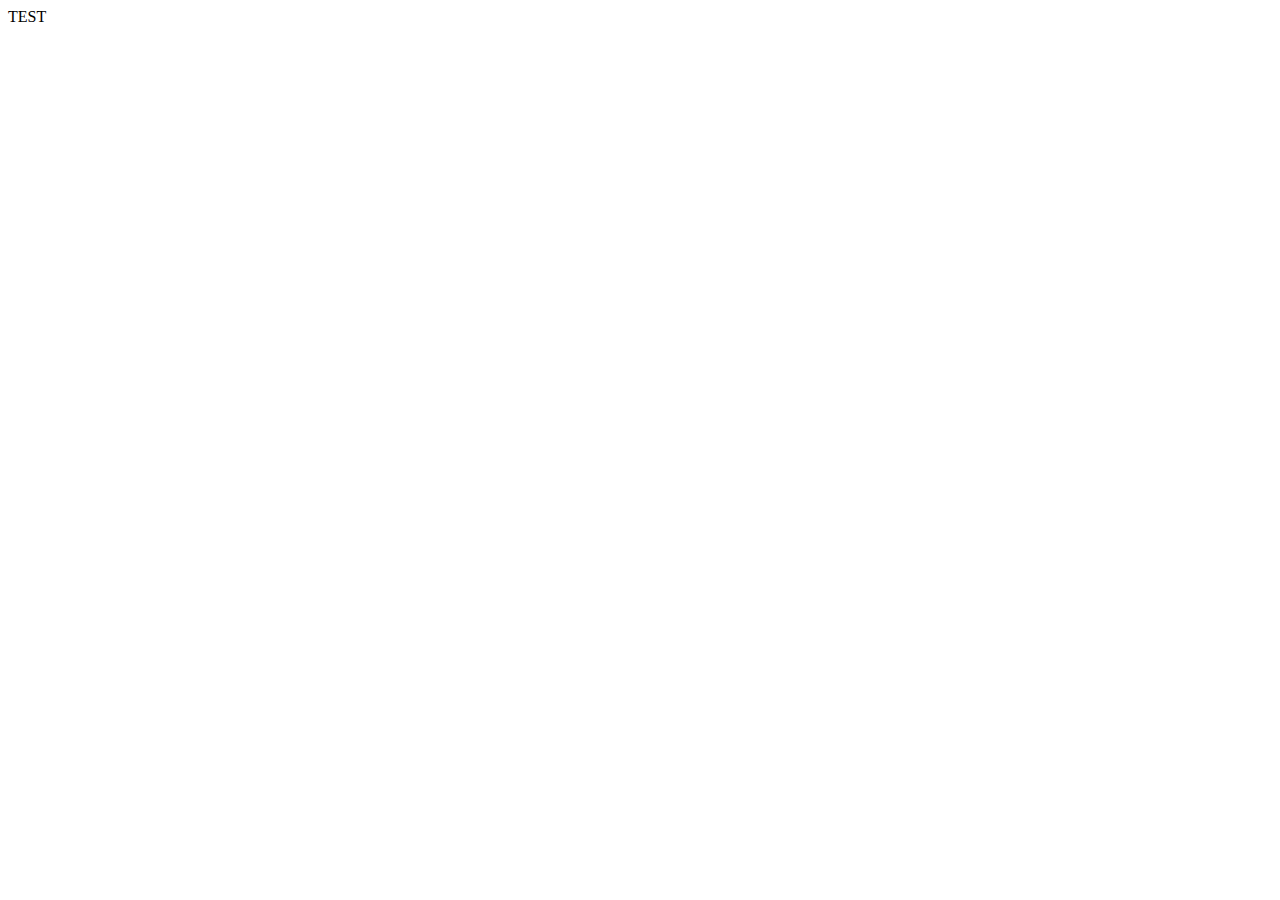
==== index.html @ 06789a9b "Restart project" ====
<!DOCTYPE html>
<html lang="en">

<head>
    <meta charset="UTF-8">
    <meta name="viewport" content="width=device-width, initial-scale=1.0">
    <link rel="stylesheet" href="https://cdnjs.cloudflare.com/ajax/libs/font-awesome/5.15.1/css/all.min.css"
        integrity="sha512-+4zCK9k+qNFUR5X+cKL9EIR+ZOhtIloNl9GIKS57V1MyNsYpYcUrUeQc9vNfzsWfV28IaLL3i96P9sdNyeRssA=="
        crossorigin="anonymous" />
    <link rel="stylesheet" href="css/utilities.css">
    <link rel="stylesheet" href="css/style.css">
    <title>Loruki | Cloud Hosting For Everyone</title>
</head>

<body>
    <!-- Navbar -->
    TEST



</body>

</html>
---- css/style.css ----
@import url('https://fonts.googleapis.com/css2?family=Lato:wght@300&display=swap');
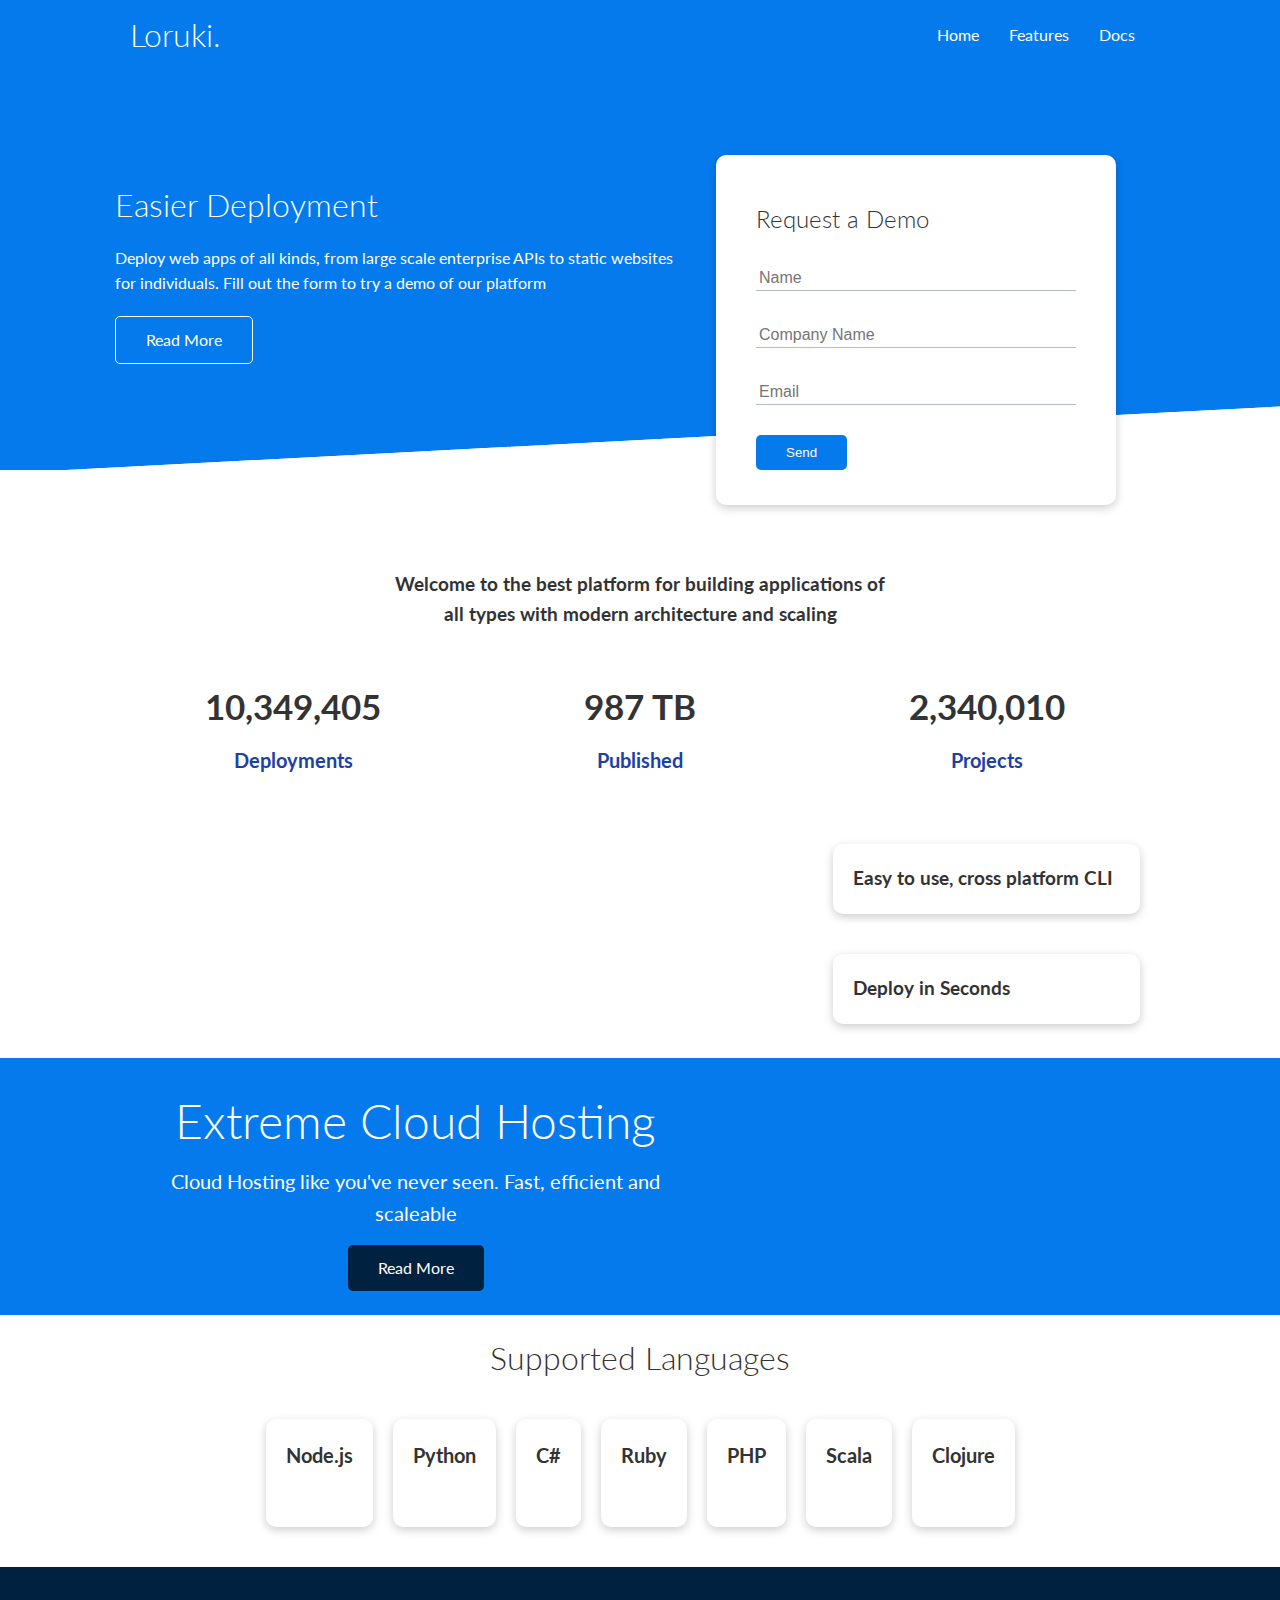
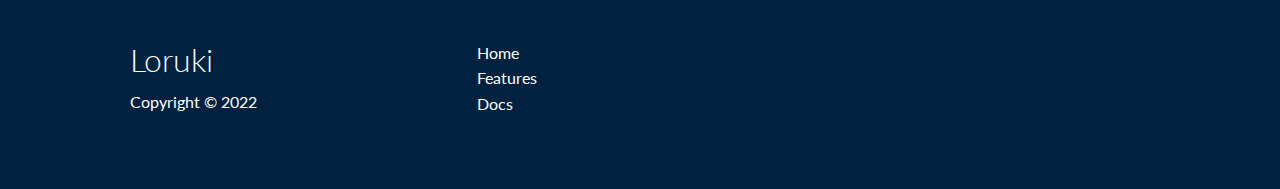
==== commit f4326627: "initial" ====
--- a/index.html
+++ b/index.html
@@ -14,8 +14,162 @@
 
 <body>
     <!-- Navbar -->
-    TEST
+    <div class="navbar">
+        <div class="container flex">
+            <h1 class="logo">Loruki.</h1>
 
+            <nav>
+                <ul>
+                    <li><a href="index.html">Home</a></li>
+                    <li><a href="features.html">Features</a></li>
+                    <li><a href="docs.html">Docs</a></li>
+                </ul>
+            </nav>
+        </div>
+    </div>
+
+    <!-- Showcase -->
+    <section class="showcase">
+        <div class="container grid">
+            <div class="showcase-text">
+                <h1>Easier Deployment</h1>
+                <p>Deploy web apps of all kinds, from large scale enterprise APIs to static websites for individuals.
+                    Fill out the form to try a demo of our platform</p>
+                <a href="features.html" class="btn btn-outline">Read More</a>
+            </div>
+
+            <div class="showcase-form card">
+                <h2>Request a Demo</h2>
+                <form>
+                    <div class="form-control">
+                        <input type="text" name="name" placeholder="Name" required>
+                    </div>
+                    <div class="form-control">
+                        <input type="text" name="comapny" placeholder="Company Name" required>
+                    </div>
+                    <div class="form-control">
+                        <input type="email" name="email" placeholder="Email" required>
+                    </div>
+                    <input type="submit" value="Send" class="btn btn-primary">
+                </form>
+            </div>
+
+        </div>
+    </section>
+
+    <!-- Stats -->
+    <section class="stats">
+        <div class="container">
+            <h3 class="stats-heading text-center my-1">
+                Welcome to the best platform for building applications of all types with modern architecture and scaling
+            </h3>
+
+            <div class="grid grid-3 text-center my-4">
+                <div>
+                    <i class="fas fa-server fa-3x"></i>
+                    <h3>10,349,405</h3>
+                    <p class="text-secondary">Deployments</p>
+                </div>
+                <div>
+                    <i class="fas fa-upload fa-3x"></i>
+                    <h3>987 TB</h3>
+                    <p class="text-secondary">Published</p>
+                </div>
+                <div>
+                    <i class="fas fa-project-diagram fa-3x"></i>
+                    <h3>2,340,010</h3>
+                    <p class="text-secondary">Projects</p>
+                </div>
+            </div>
+        </div>
+    </section>
+
+
+    <!-- CLI -->
+    <section class="cli">
+        <div class="container grid">
+            <img src="images/cli.png" alt="">
+            <div class="card">
+                <h3>Easy to use, cross platform CLI</h3>
+
+            </div>
+            <div class="card">
+                <h3>Deploy in Seconds</h3>
+            </div>
+        </div>
+    </section>
+
+    <!-- Cloud -->
+    <section class="cloud bg-primary my-2 py-2">
+        <div class="container grid">
+            <div class="text-center">
+                <h2 class="lg">Extreme Cloud Hosting</h2>
+                <p class="lead my-1">Cloud Hosting like you've never seen. Fast, efficient and scaleable</p>
+                <a href="features.html" class="btn btn-dark">Read More</a>
+            </div>
+            <img src="images/cloud.png" alt="">
+        </div>
+    </section>
+    
+<!-- Languages -->
+<section class="languages">
+    <h2 class="md text-center my-2">
+        Supported Languages
+    </h2>
+    <div class="container flex">
+        <div class="card">
+            <h4>Node.js</h4>
+            <img src="images/logos/node.png" alt="">
+        </div>
+        <div class="card">
+            <h4>Python</h4>
+            <img src="images/logos/python.png" alt="">
+          </div>
+          <div class="card">
+            <h4>C#</h4>
+            <img src="images/logos/csharp.png" alt="">
+          </div>
+          <div class="card">
+            <h4>Ruby</h4>
+            <img src="images/logos/ruby.png" alt="">
+          </div>
+          <div class="card">
+            <h4>PHP</h4>
+            <img src="images/logos/php.png" alt="">
+          </div>
+          <div class="card">
+            <h4>Scala</h4>
+            <img src="images/logos/scala.png" alt="">
+          </div>
+          <div class="card">
+            <h4>Clojure</h4>
+            <img src="images/logos/clojure.png" alt="">
+          </div>
+    </div>
+</section>
+
+<!-- Footer -->
+<footer class="footer bg-dark py-5">
+    <div class="container grid grid-3">
+        <div>
+            <h1>Loruki</h1>
+            <p>Copyright &copy; 2022</p>
+        </div>
+        <nav>
+            <ul>
+                <li><a href="index.html">Home</a></li>
+                <li><a href="features.html">Features</a></li>
+                <li><a href="docs.html">Docs</a></li>
+            </ul>
+        </nav>
+        <div class="social">
+            <a href="#"><i class="fab fa-github fa-2x"></i></a>
+            <a href="#"><i class="fab fa-twitter fa-2x"></i></a>
+            <a href="#"><i class="fab fa-facebook fa-2x"></i></a>
+            <a href="#"><i class="fab fa-instagram fa-2x"></i></a>
+        </div>
+    </div>
+</footer>
 
 
 </body>
--- a/css/utilities.css
+++ b/css/utilities.css
@@ -0,0 +1,226 @@
+/* Utilities */
+
+.container {
+  max-width: 1100px;
+  margin: 0 auto;
+  overflow: auto;
+  padding: 0 40px;
+}
+
+.card {
+  background-color: #fff;
+  border-radius: 10px;
+  box-shadow: 0 3px 10px rgba(0, 0, 0, 0.2);
+  color: #333;
+  padding: 20px;
+  margin: 10px;
+}
+
+.btn {
+  display: inline-block;
+  padding: 10px 30px;
+  cursor: pointer;
+  background-color: var(--primary-color);
+  color: #fff;
+  border: none;
+  border-radius: 5px;
+}
+
+.btn-outline {
+  background-color: transparent;
+  border: 1px #fff solid;
+}
+
+.btn:hover {
+  transform: scale(0.96);
+}
+
+/* Backgrounds & colored buttons */
+.bg-primary,
+.btn-primary {
+  background-color: var(--primary-color);
+  color: #fff;
+}
+
+.bg-secondary,
+.btn-secondary {
+  background-color: var(--secondary-color);
+  color: #fff;
+}
+
+.bg-dark,
+.btn-dark {
+  background-color: var(--dark-color);
+  color: #fff;
+}
+
+.bg-light,
+.btn-light {
+  background-color: var(--light-color);
+  color: #333;
+}
+
+.bg-primary a,
+.btn-primary a,
+.bg-secondary a,
+.btn-secondary a,
+.bg-dark a,
+.btn-dark a {
+  color: #fff;
+}
+
+/* Text colors */
+
+.text-primary {
+  color: var(--primary-color);
+}
+
+.text-secondary {
+  color: var(--secondary-color);
+}
+
+.text-dark {
+  color: var(--dark-color);
+}
+
+.text-light {
+  color: var(--light-color);
+}
+
+/* Text Sizes */
+
+.lead {
+  font-size: 20px;
+}
+
+.sm {
+  font-size: 1rem;
+}
+
+.md {
+  font-size: 2rem;
+}
+
+.lg {
+  font-size: 3rem;
+}
+
+.xl {
+  font-size: 4rem;
+}
+
+.text-center {
+  text-align: center;
+}
+
+/* Alert */
+.alert {
+  background-color: var(--light-color);
+  padding: 10px 20px;
+  font-weight: bold;
+  margin: 15px 0;
+}
+
+.alert i {
+  margin-right: 10px;
+}
+
+.alert-success {
+  background-color: var(--success-color);
+  color: #fff;
+}
+
+.alert-error {
+  background-color: var(--error-color);
+  color: #fff;
+}
+
+.flex {
+  display: flex;
+  justify-content: center;
+  align-items: center;
+  height: 100%;
+}
+
+.grid {
+  display: grid;
+  grid-template-columns: 2fr 1fr;
+  gap: 20px;
+  justify-content: center;
+  align-items: center;
+  height: 100%;
+}
+
+.grid-3 {
+  grid-template-columns: repeat(3, 1fr);
+}
+
+/* Margin */
+.my-1 {
+  margin: 1rem 0;
+}
+
+.my-2 {
+  margin: 1.5rem 0;
+}
+.my-3 {
+  margin: 2rem 0;
+}
+.my-4 {
+  margin: 3rem 0;
+}
+.my-5 {
+  margin: 4rem 0;
+}
+
+.m-1 {
+  margin: 1rem;
+}
+
+.m-2 {
+  margin: 1.5rem;
+}
+.m-3 {
+  margin: 2rem;
+}
+.m-4 {
+  margin: 3rem;
+}
+.m-5 {
+  margin: 4rem;
+}
+
+/* Padding */
+.py-1 {
+  padding: 1rem 0;
+}
+
+.py-2 {
+  padding: 1.5rem 0;
+}
+.py-3 {
+  padding: 2rem 0;
+}
+.py-4 {
+  padding: 3rem 0;
+}
+.py-5 {
+  padding: 4rem 0;
+}
+
+.p-1 {
+  padding: 1rem;
+}
+
+.p-2 {
+  padding: 1.5rem;
+}
+.p-3 {
+  padding: 2rem;
+}
+.p-4 {
+  padding: 3rem;
+}
+.p-5 {
+  padding: 4rem;
+}
--- a/css/style.css
+++ b/css/style.css
@@ -1 +1,369 @@
-@import url('https://fonts.googleapis.com/css2?family=Lato:wght@300&display=swap');
+@import url("https://fonts.googleapis.com/css2?family=Lato:wght@300&display=swap");
+
+:root {
+  --primary-color: #047aed;
+  --secondary-color: #1c3fa8;
+  --dark-color: #002240;
+  --light-color: #f4f4f4;
+  --success-color: #5cb85c;
+  --error-color: #d9534f;
+}
+
+* {
+  box-sizing: border-box;
+  padding: 0;
+  margin: 0;
+}
+
+body {
+  font-family: "Lato", sans-serif;
+  color: #333;
+  line-height: 1.6;
+}
+
+ul {
+  list-style-type: none;
+}
+
+a {
+  text-decoration: none;
+  color: #333;
+}
+
+h1,
+h2 {
+  font-weight: 300;
+  line-height: 1.2;
+  margin: 10px 0;
+}
+
+p {
+  margin: 10px 0;
+}
+
+img {
+  width: 100%;
+}
+
+code,
+pre {
+  background: #333;
+  color: #fff;
+  padding: 10px;
+}
+
+/* Navbar */
+.navbar {
+  background: var(--primary-color);
+  color: #fff;
+  height: 70px;
+}
+
+.navbar ul {
+  display: flex;
+}
+
+.navbar a {
+  color: #fff;
+  padding: 10px;
+  margin: 0 5px;
+}
+
+.navbar a:hover {
+  border-bottom: 2px solid #fff;
+}
+
+.navbar .flex {
+  justify-content: space-between;
+}
+
+/* Showcase */
+
+.showcase {
+  height: 400px;
+  background-color: var(--primary-color);
+  color: #fff;
+  position: relative;
+}
+
+.showcase .h1 {
+  font-size: 40px;
+}
+
+.showcase p {
+  margin: 20px 0;
+}
+
+.showcase-text {
+  animation: slideInFromLeft 1s ease-in;
+}
+
+.showcase .grid {
+  grid-template-columns: 55% 45%;
+  gap: 30px;
+  overflow: visible;
+}
+
+.showcase-form {
+  position: relative;
+  top: 60px;
+  height: 350px;
+  width: 400px;
+  padding: 40px;
+  z-index: 100;
+  animation: slideInFromRight 1s ease-in;
+}
+
+.showcase-form .form-control {
+  margin: 30px 0;
+}
+.showcase-form input[type="text"],
+.showcase-form input[type="email"] {
+  border: 0;
+  border-bottom: 1px solid #b4becb;
+  width: 100%;
+  padding: 3px;
+  font-size: 16px;
+}
+
+.showcase-form input:focus {
+  outline: none;
+}
+
+.showcase::before,
+.showcase::after {
+  content: "";
+  position: absolute;
+  height: 100px;
+  bottom: -70px;
+  right: 0;
+  left: 0;
+  background: #fff;
+  transform: skewY(-3deg);
+  -webkit-transform: skewY(-3deg);
+  -moz-transform: skewY(-3deg);
+  -ms-transform: skewY(-3deg);
+}
+
+.stats {
+  padding-top: 100px;
+  animation: slideInFromBottom 1s ease-in;
+}
+
+.stats-heading {
+  max-width: 500px;
+  margin: auto;
+}
+
+.stats .grid h3 {
+  font-size: 35px;
+}
+
+.stats .grid p {
+  font-size: 20px;
+  font-weight: bold;
+}
+
+/* CLI */
+.cli .grid {
+  grid-template-columns: repeat(3, 1fr);
+  grid-template-rows: repeat(2, 1fr);
+}
+
+.cli .grid > *:first-child {
+  grid-column: 1 / span 2;
+  grid-row: 1 / span 2;
+}
+
+/* Cloud */
+.cloud .grid {
+  grid-template-columns: 4fr 3fr;
+}
+
+/* Languages */
+.languages .flex {
+  flex-wrap: wrap;
+}
+
+.languages .card {
+  text-align: center;
+  margin: 18px 10px 40px;
+  transition: transform 0.2s ease-in;
+}
+
+.languages .card h4 {
+  font-size: 20px;
+  margin-bottom: 10px;
+}
+
+.languages .card:hover {
+  transform: translateY(-15px);
+}
+
+/* Features */
+.features-head img {
+  width: 200px;
+  justify-self: flex-end;
+}
+
+.features-sub-head img {
+  width: 300px;
+  justify-self: flex-end;
+}
+
+.features-main .card > i {
+  margin-right: 20px;
+}
+
+.features-main .grid {
+  padding: 30px;
+}
+
+.features-main .grid > *:first-child {
+  grid-column: 1 / span 3;
+}
+
+.features-main .grid > *:nth-child(2) {
+  grid-column: 1 / span 2;
+}
+
+/* Docs */
+.docs-head img {
+  width: 200px;
+  justify-self: flex-end;
+}
+
+.docs-main h3 {
+  margin: 20px 0;
+}
+
+.docs-main .grid {
+  grid-template-columns: 1fr 2fr;
+  align-items: flex-start;
+}
+
+.docs-main nav li {
+  font-size: 17px;
+  padding-bottom: 5px;
+  margin-bottom: 5px;
+  border-bottom: 1px #ccc solid;
+}
+
+.docs-main a:hover {
+  font-weight: bold;
+}
+
+/* Footer */
+.footer .social a {
+  margin: 0 10px;
+}
+
+/* Animations */
+
+@keyframes slideInFromLeft {
+  0% {
+    transform: translateX(-100%);
+  }
+  100% {
+    transform: translateX(0);
+  }
+}
+
+@keyframes slideInFromRight {
+  0% {
+    transform: translateX(100%);
+  }
+  100% {
+    transform: translateX(0);
+  }
+}
+
+@keyframes slideInFromTop {
+  0% {
+    transform: translateY(-100%);
+  }
+  100% {
+    transform: translateX(0);
+  }
+}
+
+@keyframes slideInFromBottom {
+  0% {
+    transform: translateY(100%);
+  }
+  100% {
+    transform: translateY(0);
+  }
+}
+
+/* Media Queries */
+/* Tablets and under */
+
+@media (max-width: 768px) {
+  .grid,
+  .showcase .grid,
+  .stats .grid,
+  .cli .grid,
+  .cloud .grid,
+  .features-main .grid,
+  .docs-main .grid {
+    grid-template-columns: 1fr;
+    grid-template-rows: 1fr;
+  }
+
+  .showcase {
+    height: auto;
+  }
+
+  .showcase-text {
+    text-align: center;
+    margin-top: 40px;
+    animation: slideInFromTop 1s ease-in;
+  }
+
+  .showcase-form {
+    top: 30px;
+    justify-self: center;
+    margin: auto;
+    animation: slideInFromBottom 1s ease-in;
+  }
+
+  .cli .grid > *:first-child {
+    grid-column: 1;
+    grid-row: 1;
+  }
+
+  .features-head,
+  .features-sub-head,
+  .docs-head {
+    text-align: center;
+  }
+
+  .features-head img,
+  .features-sub-head img,
+  .docs-head img {
+    justify-self: center;
+  }
+
+  .features-main .grid > *:first-child,
+  .features-main .grid > *:nth-child(2) {
+    grid-column: 1;
+  }
+}
+
+/* Mobile */
+
+@media (max-width: 500px) {
+  .navbar {
+    height: 110px;
+  }
+
+  .navbar .flex {
+    flex-direction: column;
+  }
+
+  .navbar ul {
+    padding: 10px;
+    background-color: rgba(0, 0, 0, 0.1);
+  }
+}
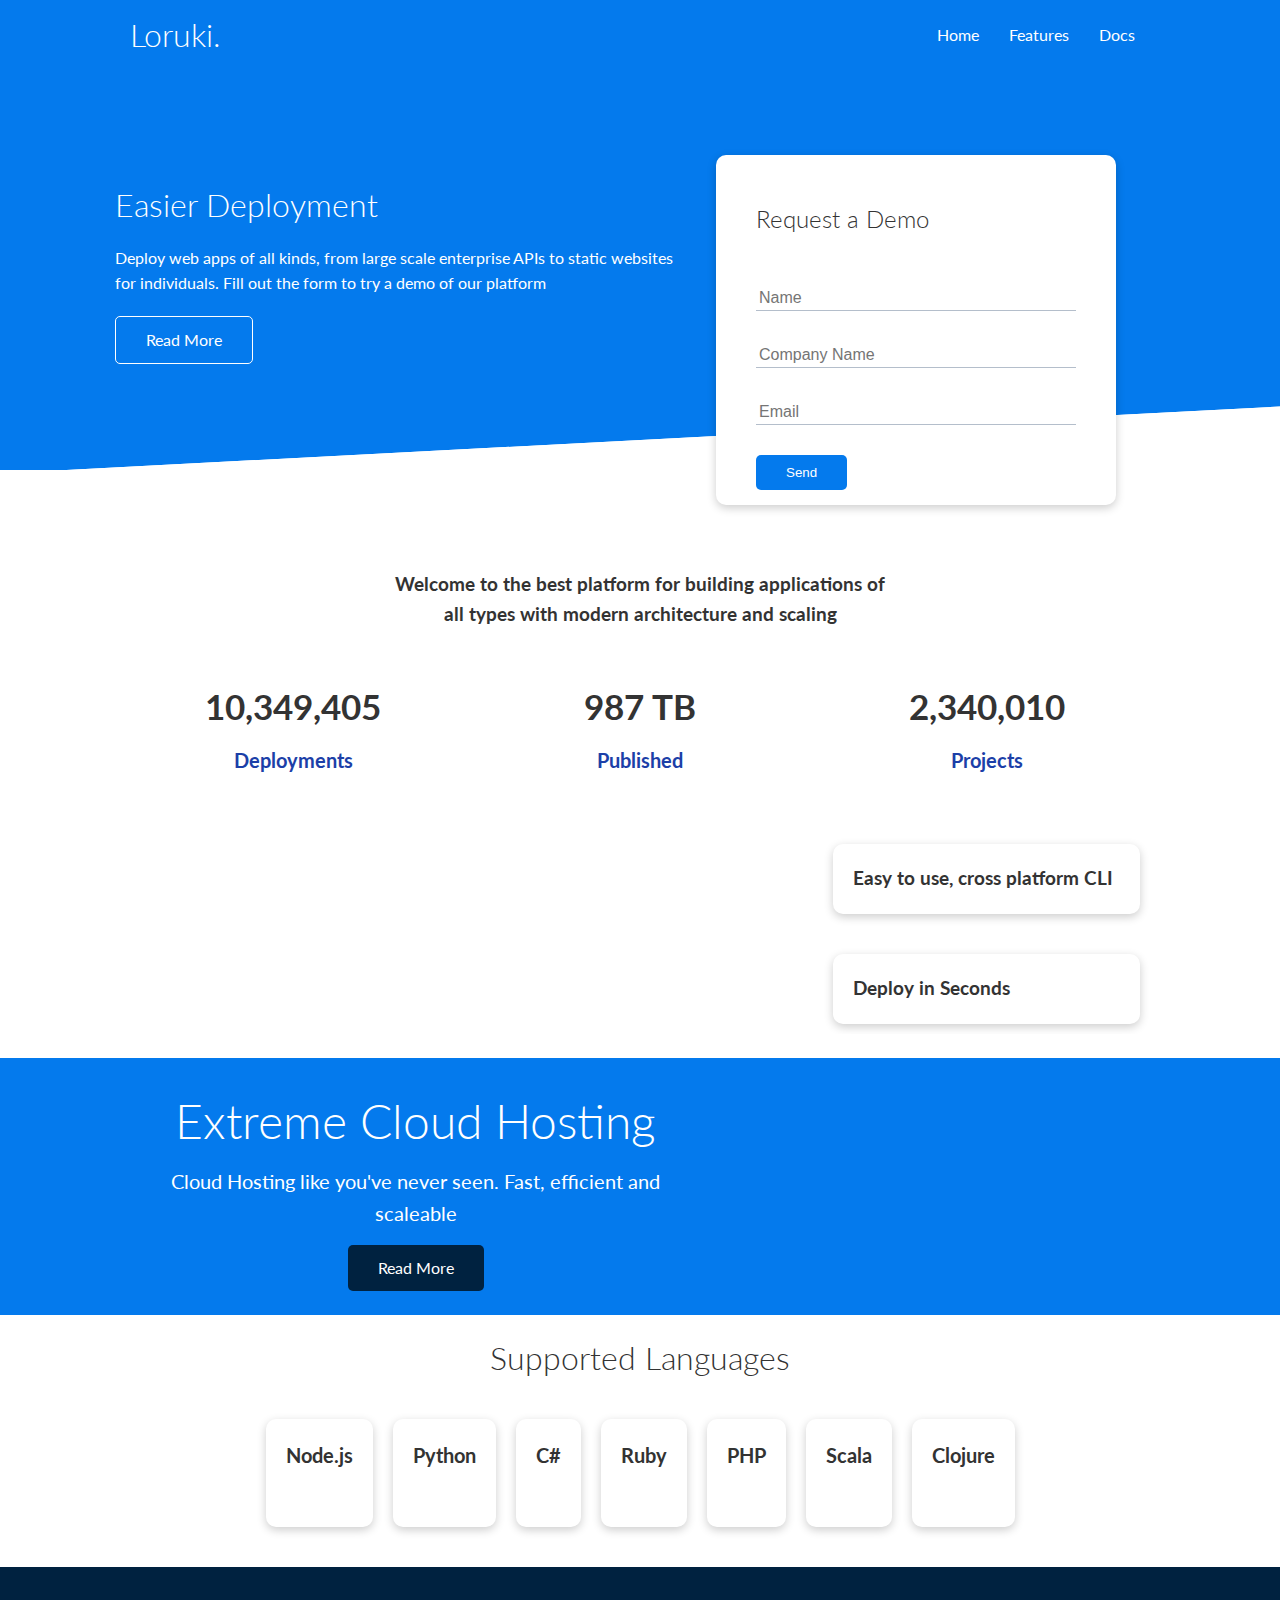
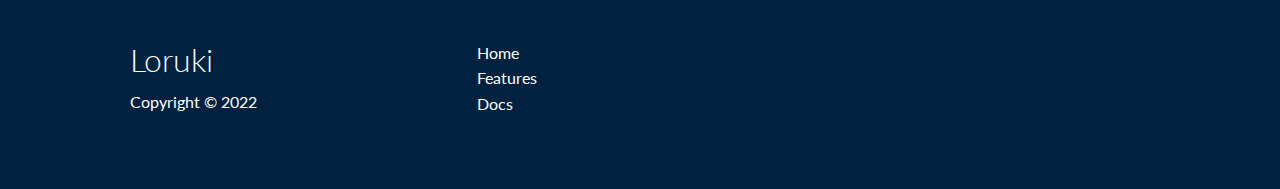
==== commit d6cbdeaa: "Initial commit" ====
--- a/index.html
+++ b/index.html
@@ -40,7 +40,13 @@
 
             <div class="showcase-form card">
                 <h2>Request a Demo</h2>
-                <form>
+                <form name="contact" method="POST" netlify-honeypot="bot-field" data-netlify="true" >
+                    <input type="hidden" name="form-name" value="contact">
+                    <p class="hidden">
+                        <label>
+                          Don’t fill this out if you’re human: <input name="bot-field" />
+                        </label>
+                      </p>
                     <div class="form-control">
                         <input type="text" name="name" placeholder="Name" required>
                     </div>
--- a/css/style.css
+++ b/css/style.css
@@ -50,6 +50,11 @@
   background: #333;
   color: #fff;
   padding: 10px;
+}
+
+.hidden {
+  visibility: hidden;
+  height: 0;
 }
 
 /* Navbar */
